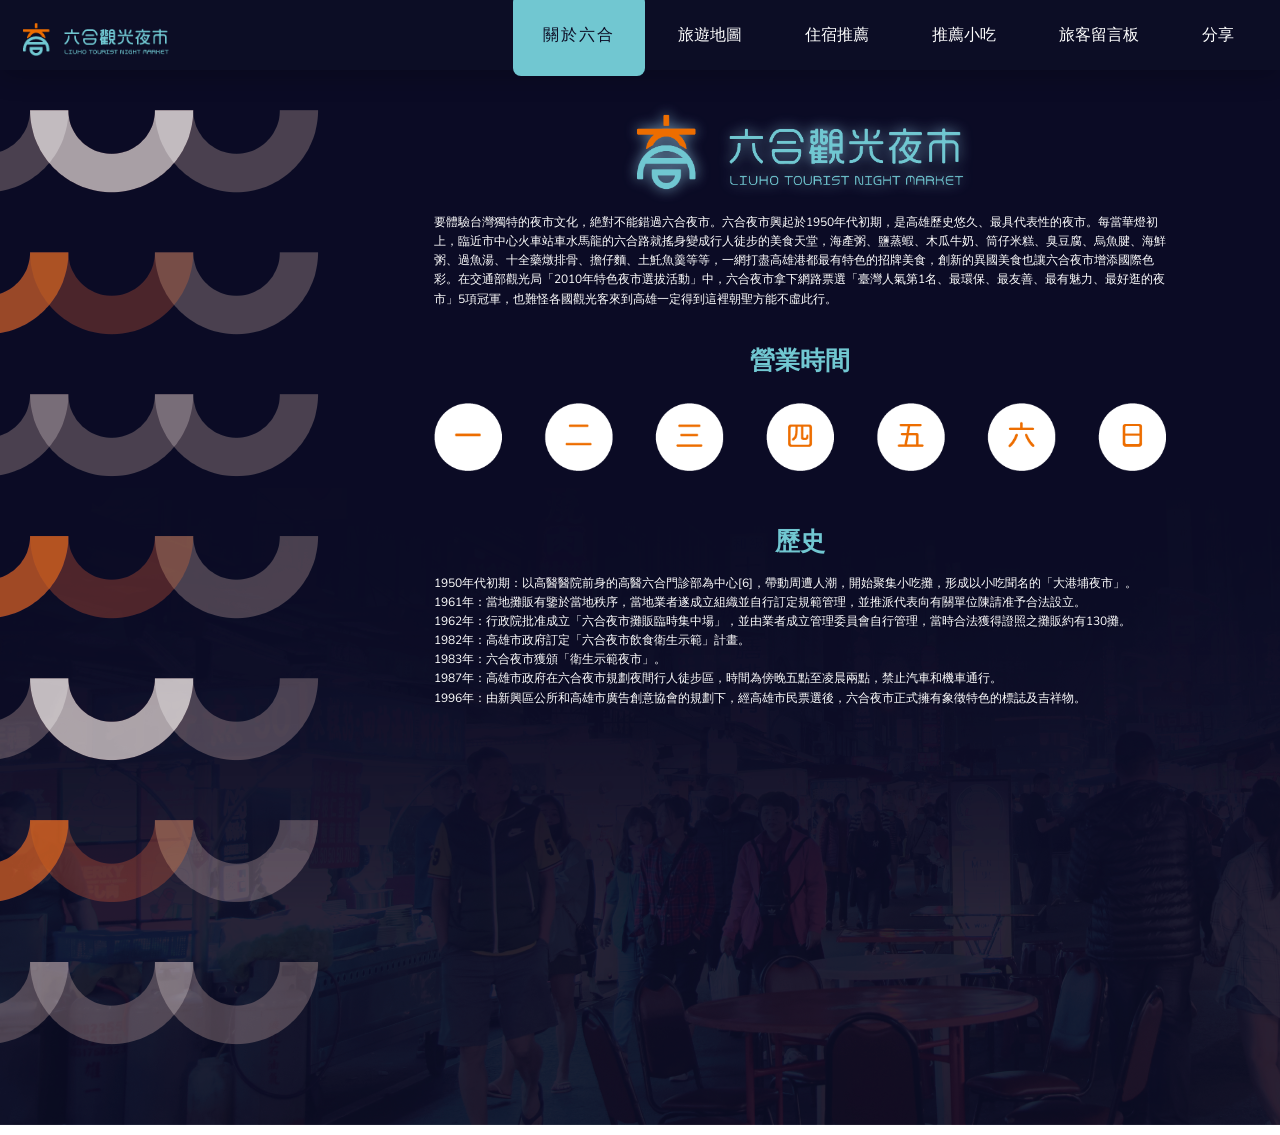
==== about.html @ 1d62c212 "home,about,map update" ====
<!DOCTYPE html>
<html lang="en">
<head>
    <meta charset="UTF-8">
    <meta http-equiv="X-UA-Compatible" content="IE=edge">
    <meta name="viewport" content="width=device-width, initial-scale=1.0">
    <title>liuho Home</title>
    <meta name="author" content="Valera">
    <link rel="stylesheet" href="https://cdnjs.cloudflare.com/ajax/libs/font-awesome/6.2.1/css/all.min.css">
    <link rel="stylesheet" type="text/css" href="all.css">
</head>
<body>
    <!--header-->
    <header>
        <!--logo-->
        <a href="home.html" class="logo">
            <img class="normallogo" src="image/logo-small.png" href="#" alt="liuho">
            <img class="lightlogo" src="image/logo-small-light.png" href="#" alt="liuho">
        </a>
        <!--導覽列-->
        <div class="navbar">
            <a href="#" class="active">關於六合</a>
            <a href="map.html">旅遊地圖</a>
            <a href="room.html">住宿推薦</a>
            <a href="food.html">推薦小吃</a>
            <a href="comment.html">旅客留言板</a>
            <i class="shareicon">分享</i>  
        </div>
    </header>
    
    <!--About-->
    <section class="about" id="about">
        <img class="background" src="image/background.png" >
        <div class="intro">
            <img class="homelogo" src="image/Home LOGO.png" alt="liuho">
            <div class="brief">
                <p>要體驗台灣獨特的夜市文化，絶對不能錯過六合夜市。六合夜市興起於1950年代初期，是高雄歷史悠久、最具代表性的夜市。每當華燈初上，臨近市中心火車站車水馬龍的六合路就搖身變成行人徒步的美食天堂，海產粥、鹽蒸蝦、木瓜牛奶、筒仔米糕、臭豆腐、烏魚腱、海鮮粥、過魚湯、十全藥燉排骨、擔仔麵、土魠魚羹等等，一網打盡高雄港都最有特色的招牌美食，創新的異國美食也讓六合夜市增添國際色彩。在交通部觀光局「2010年特色夜市選拔活動」中，六合夜市拿下網路票選「臺灣人氣第1名、最環保、最友善、最有魅力、最好逛的夜市」5項冠軍，也難怪各國觀光客來到高雄一定得到這裡朝聖方能不虛此行。</p>
            </div>
    
            <div class="opentime">
                <h3>營業時間</h3>
                <img src="image/opentime.png" alt="everyday">
            </div>
    
            <div class="history">
                <h3>歷史</h3>
                <p>1950年代初期：以高醫醫院前身的高醫六合門診部為中心[6]，帶動周遭人潮，開始聚集小吃攤，形成以小吃聞名的「大港埔夜市」。<br/>
                    1961年：當地攤販有鑒於當地秩序，當地業者遂成立組織並自行訂定規範管理，並推派代表向有關單位陳請准予合法設立。<br/>
                    1962年：行政院批准成立「六合夜市攤販臨時集中場」，並由業者成立管理委員會自行管理，當時合法獲得證照之攤販約有130攤。<br/>
                    1982年：高雄市政府訂定「六合夜市飲食衛生示範」計畫。<br/>
                    1983年：六合夜市獲頒「衛生示範夜市」。<br/>
                    1987年：高雄市政府在六合夜市規劃夜間行人徒步區，時間為傍晚五點至凌晨兩點，禁止汽車和機車通行。<br/>
                    1996年：由新興區公所和高雄市廣告創意協會的規劃下，經高雄市民票選後，六合夜市正式擁有象徵特色的標誌及吉祥物。</p>
            </div>
    
        </div>
    </section>











        <script src="lhnightmarket.js"></script>
</body>
</html>
---- all.css ----
/*初始設定*/
@import url('https://fonts.googleapis.com/css2?family=Noto+Sans+TC:wght@100;300;400;500;700&family=Nunito:ital,wght@0,200;0,300;0,500;0,600;0,700;0,900;1,400;1,500&display=swap');


:root{
    --blue: #71C7D1;
    --orange: #ED6C00;
    --white: #FFFFFF;
    --dark: #0C0D25;
    --box-shadow: 0 8px 24px rgba(0,0,0,0.2);       
}

*{
 font-family: 'Noto Sans TC', sans-serif;
 font-family: 'Nunito', sans-serif;
 margin: 0; padding: 0;
 box-sizing: border-box;
 text-decoration: none;
 outline: none; border: none;
 transition: all .2s linear;
}

html{
    font-size: 65%;
    overflow-x: hidden;
    scroll-padding-top: 80px;
    scroll-behavior: smooth;
}



/*Header*/
header{
    position: fixed;
    top: 0; right: 0; left: 0;    
    background-color: var(--dark);
    padding: 16px;
    display: flex;
    align-items: center;
    justify-content: space-between;
    z-index: 1000;
    box-shadow: var(--box-shadow);
}

header .logo img{
    width: 80%;
}

header .logo .lightlogo{
    display: none;
}

header .logo .normallogo{
    position: relative;
    left: 7px;
    top: 6.5px;
}

header .logo:hover .lightlogo{
    display: block;
}
header .logo:hover .normallogo{
    display: none;
}

header .navbar a{
    font-size: 16px;
    color: var(--white);
    padding: 30px;
    border-radius: 8px;
}
header .navbar i{
    font-size: 16px;
    color: var(--white);
    padding: 30px;
    border-radius: 8px;
    font-style: normal;
    cursor: pointer;
}

header .navbar a.active,
header .navbar a:hover{
    background-color: var(--blue);
    color: var(--dark);
    letter-spacing: 2px;
}
header .navbar i.active,
header .navbar i:hover{
    background-color: var(--blue);
    color: var(--dark);
    letter-spacing: 2px;
}



/*Home*/
.home .backgrouond{
    width: auto;
    position: absolute;
}

.home .homelogo{
    width: 65%;
    position: absolute;
    right: 5%;
    top: 25%;
}



/*share*/
.share{
    position: fixed;
    width: 50rem;
    height: 30rem;
    top: 50%;
    left: 50%;
    margin-top: -15rem;
    margin-left: -25rem;
    z-index: 10000;
    background-color: #ffffff;
    border-radius: 2rem;
    padding: 1rem;
    display: none;
    justify-content: center;
    align-items: center;
    box-shadow: var(--box-shadow);
  }
  
  .share.active{
    display: flex;
  }
  
  .share .share-container{
    text-align: center;
  }
  
  .share h4{
    color: var(--green);
    font-size: 2.5rem;
    font-weight: bolder;
    border-bottom: var(--light-green) .1rem solid;
    padding: 1rem;
  }
  
  .share .social-media-button i{
    font-size: 5rem;
    color: var(--green);
    margin: 1rem;
    margin-bottom: 2rem;
    cursor: pointer;
  }
  
  .share .social-media-button i:hover{
    color: var(--light-green);
    transform: scale(1.2);
  }
  
  .share .share-container .link-box{
    position: relative;
    width: 100%;
    height: 5rem;
    border-radius: 2rem;
    border: var(--brown) solid .1rem;
    background-color: #ffffff;
    display: flex;
    padding: 0 1rem;
    overflow: hidden;
    align-items: center;
  }
  
  .share .share-container p{
    font-size: 1.5rem;
    width: 90%;
  }
  
  .share .share-container button{
    position: absolute;
    right: 0;
    height: 100%;
    width: 20%;
    background-color: var(--green);
    color: var(--light-yellow);
    border: none;
    cursor: pointer;
    font-size: 1.5rem;
  
  }
  .share .share-container button:hover{
    letter-spacing: .2rem;
    background-color: var(--light-green);
  }
  
  .share #close-share{
    position: absolute;
    color:var(--green);
    font-size: 2.5rem;
    top: 2rem; right: 3rem;
    cursor: pointer;
  }

/*about*/
.about .backgrouond{
    width: 100%;
    position: absolute;
}

.about .intro{
    position: absolute;
    top: 5%;
    left: 25%;
    margin: 50px;
    padding: 0 5%;
    text-align: center;
}

.about .intro img{
    width: 50%;
}

.about .opentime h3{
    color: var(--blue);
    font-size: 25px;
    margin-bottom: 25px;
}

.about .history h3{
    color: var(--blue);
    font-size: 25px;
    margin-bottom: 15px;
}

.about p{
    color: var(--white);
    font-size: 12px;
    line-height: 160%;
}

.about .brief{
    margin-bottom: 35px;
    text-align: start;
}

.about .opentime{
    margin-bottom: 50px;
}

.about .opentime img{
    width: 100%;
}

.about .history p{
    text-align: start;
}



/*map*/
.map .backgrouond{
    width: 100%;
    position: absolute;
}

.map .mapimg{
    position: absolute;
    top: 0;
    left: 20%;
    margin: 35px;
    padding: 0 5%;
}

.map .mapimg img{
    width: 100%;
}
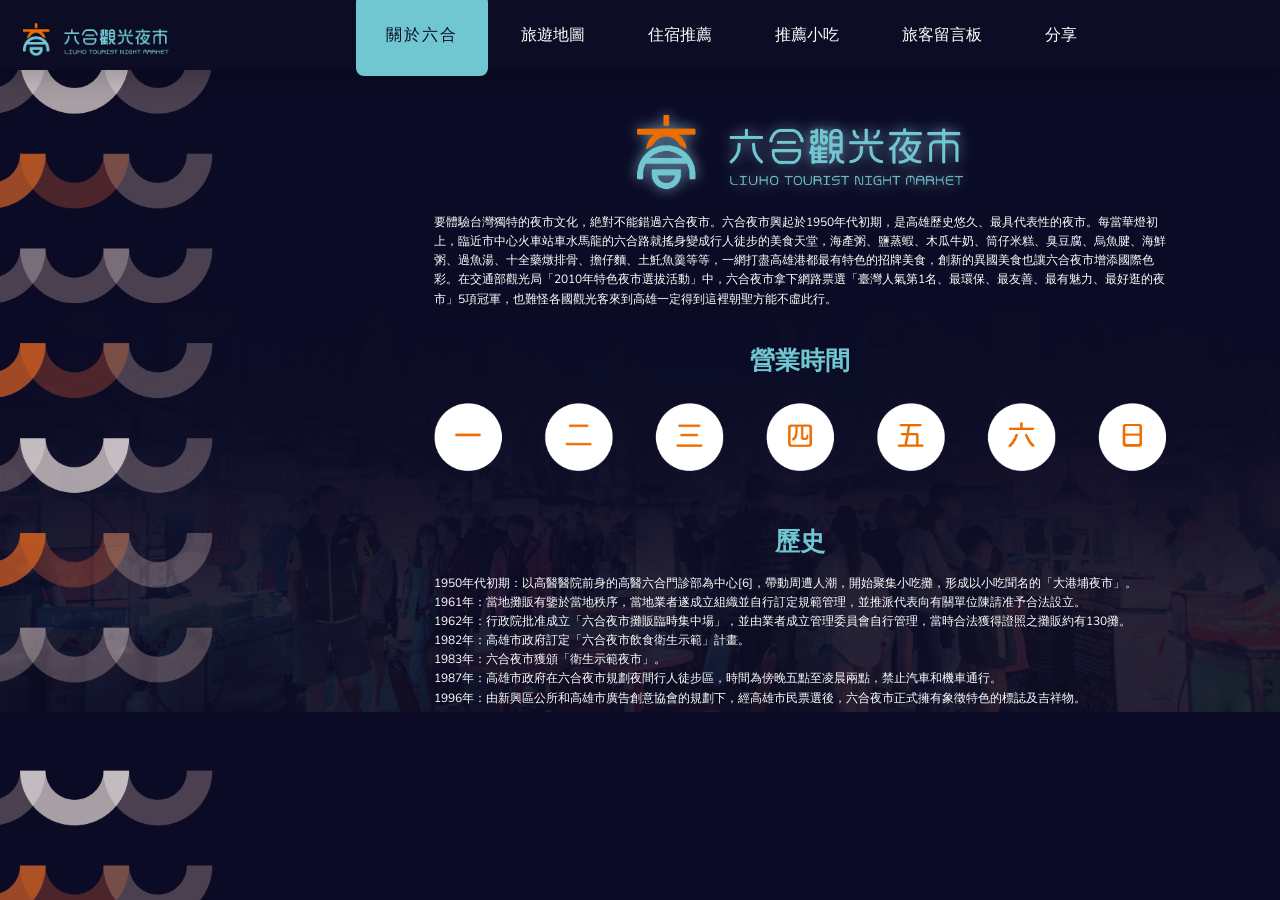
==== commit eba30b3a: "final" ====
--- a/about.html
+++ b/about.html
@@ -26,11 +26,33 @@
             <a href="comment.html">旅客留言板</a>
             <i class="shareicon">分享</i>  
         </div>
+
+        <div class="icon">
+            <i class="fa-solid fa-bars" id="menu-bars"></i>
+        </div>
     </header>
+
+    <!--分享-->
+    <div class="share">
+        <dive class="share-container">
+            <h4>分享六合夜市資訊</h4>
+            <div class="social-media-button">
+                <i class="fa-brands fa-square-facebook"></i>
+                <i class="fa-brands fa-facebook-messenger"></i>
+                <i class="fa-brands fa-line"></i>
+                <i class="fa-brands fa-square-twitter"></i>
+                <i class="fa-brands fa-square-instagram"></i>
+            </div>
+            <div class="link-box">
+                <p id="liuhoip">http://localhost/六合夜市/home.html</p>
+                <button id="copy">複製</button>
+            </div>
+        </dive>
+        <i class="fa-solid fa-xmark" id="close-share"></i>
+    </div>
     
     <!--About-->
     <section class="about" id="about">
-        <img class="background" src="image/background.png" >
         <div class="intro">
             <img class="homelogo" src="image/Home LOGO.png" alt="liuho">
             <div class="brief">
--- a/all.css
+++ b/all.css
@@ -25,6 +25,12 @@
     overflow-x: hidden;
     scroll-padding-top: 80px;
     scroll-behavior: smooth;
+}
+
+body{
+    background-image: url(image/background.png);
+    background-repeat: repeat-y;
+    background-size: cover;
 }
 
 
@@ -91,19 +97,18 @@
     letter-spacing: 2px;
 }
 
+header .icon #menu-bars{
+    display: none;
+}
 
 
 /*Home*/
-.home .backgrouond{
-    width: auto;
-    position: absolute;
-}
-
 .home .homelogo{
     width: 65%;
     position: absolute;
     right: 5%;
-    top: 25%;
+    top: 50%;
+    transform: translate(0,-50%);
 }
 
 
@@ -111,16 +116,17 @@
 /*share*/
 .share{
     position: fixed;
-    width: 50rem;
-    height: 30rem;
+    width: 500px;
+    height: 300px;
     top: 50%;
     left: 50%;
-    margin-top: -15rem;
-    margin-left: -25rem;
+    transform: translate(-50%,-50%);
+    /* margin-top: -150px;
+    margin-left: -250px; */
     z-index: 10000;
     background-color: #ffffff;
-    border-radius: 2rem;
-    padding: 1rem;
+    border-radius: 30px;
+    padding: 10px;
     display: none;
     justify-content: center;
     align-items: center;
@@ -137,40 +143,40 @@
   
   .share h4{
     color: var(--green);
-    font-size: 2.5rem;
+    font-size: 25px;
     font-weight: bolder;
-    border-bottom: var(--light-green) .1rem solid;
-    padding: 1rem;
+    border-bottom: var(--blue) 1px solid;
+    padding-bottom: 10px;
   }
   
   .share .social-media-button i{
-    font-size: 5rem;
-    color: var(--green);
-    margin: 1rem;
-    margin-bottom: 2rem;
+    font-size: 50px;
+    color: var(--blue);
+    margin: 10px;
+    margin-bottom: 20px;
     cursor: pointer;
   }
   
   .share .social-media-button i:hover{
-    color: var(--light-green);
+    color: var(--orange);
     transform: scale(1.2);
   }
   
   .share .share-container .link-box{
     position: relative;
     width: 100%;
-    height: 5rem;
-    border-radius: 2rem;
-    border: var(--brown) solid .1rem;
+    height: 50px;
+    border-radius: 20px;
+    border: var(--blue) solid 1px;
     background-color: #ffffff;
     display: flex;
-    padding: 0 1rem;
+    padding: 0 5px;
     overflow: hidden;
     align-items: center;
   }
   
   .share .share-container p{
-    font-size: 1.5rem;
+    font-size: 15px;
     width: 90%;
   }
   
@@ -179,32 +185,33 @@
     right: 0;
     height: 100%;
     width: 20%;
-    background-color: var(--green);
-    color: var(--light-yellow);
+    background-color: var(--blue);
+    color: var(--dark);
     border: none;
     cursor: pointer;
-    font-size: 1.5rem;
-  
-  }
+    font-size: 15px;
+  }
+
   .share .share-container button:hover{
     letter-spacing: .2rem;
-    background-color: var(--light-green);
-  }
-  
+    background-color: var(--orange);
+    color: var(--white);
+  }
+
   .share #close-share{
     position: absolute;
-    color:var(--green);
+    color:var(--blue);
     font-size: 2.5rem;
     top: 2rem; right: 3rem;
     cursor: pointer;
   }
 
+  .share #close-share:hover{
+    color: var(--orange);
+    transform: scale(1.2);
+  }
+
 /*about*/
-.about .backgrouond{
-    width: 100%;
-    position: absolute;
-}
-
 .about .intro{
     position: absolute;
     top: 5%;
@@ -256,11 +263,6 @@
 
 
 /*map*/
-.map .backgrouond{
-    width: 100%;
-    position: absolute;
-}
-
 .map .mapimg{
     position: absolute;
     top: 0;
@@ -271,4 +273,605 @@
 
 .map .mapimg img{
     width: 100%;
-}+}
+
+/*room*/
+.room .roomli{
+    position: absolute;
+    top: 15%;
+    left: 25%;
+    margin: 10px 50px 10px 10px;
+    height: 80%;
+    background-color: rgba(255, 255, 255, 0.3);
+    padding: 20px;
+    border-radius: 10px;
+    overflow-y: scroll;
+    scrollbar-width: thin;    
+    -webkit-scrollbar: thin var(--blue);     
+}
+
+.room .roomli .room1{
+    position: relative;
+    display: flex;
+    background-color: rgba(115,200,210,.25);
+    padding: 20px;
+    margin-bottom:10px ;
+    border-radius: 10px;
+    cursor: pointer;
+}
+
+.room .roomli .room1:hover{
+    background-color: rgba(115,200,210,1);
+    transform: scale(1.01);
+}
+
+.room .roomli img{
+    width: 50%;
+    margin-right: 10px;
+}
+
+.room .roomli .intro{
+    margin-right: 10px;
+}
+
+.room .roomli h5{
+    font-size: 20px;
+    font-weight: bold;
+    color: var(--white);
+    margin-bottom: 5px;
+}
+
+.room .roomli h6{
+    font-size: 14px;
+    color: var(--white);
+    margin-bottom: 5px;
+}
+
+.room .roomli p{
+    font-size: 12px;
+    color: var(--white);
+    margin-right: 100px;
+}
+
+.room .roomli .price{
+    position: absolute;
+    right: 10px;
+    bottom: 10px;
+    color: var(--white);
+    font-size: 14px;
+}
+
+.room .roomli .score{
+    position: absolute;
+    right: 10px;
+    top: 10px;
+    color: var(--white);
+    font-size: 20px;
+}
+
+/*food*/
+.food .foodintro{
+    position: absolute;
+    top: 15%;
+    left: 25%;
+    margin: 10px 50px 10px 10px;
+    height: 80%;
+    text-align:center;
+    background-color: rgba(255, 255, 255, 0.3);
+    padding: 20px;
+    border-radius: 10px;
+    overflow-y: scroll;
+}
+
+.food .foodintro .homelogo{
+    width: 50%;
+}
+
+.food .foodli{
+    padding: 0 5%;
+    display: grid;
+    grid-template-columns: repeat(auto-fit,minmax(240px,1fr));
+    gap: 25px;
+    /* display: flex;
+    flex-wrap: wrap;
+    justify-content: space-between; */
+}
+
+.food .foodli .food1{
+    background-color: rgba(115,200,210,.25);
+    width: 100%;
+    height: auto;
+    overflow-y: initial;
+    padding: 15px;
+    margin-bottom:20px ;
+    border-radius: 10px;
+    cursor: pointer;
+}   
+
+.food .foodli .food1:hover{
+    background-color: rgba(115,200,210,1);
+    transform: scale(1.02);
+}
+
+.food .foodli img{
+    width:100%;
+    border-bottom: var(--white) solid 1px;
+    padding-bottom: 15px;
+}
+
+.food .foodli h5{
+    font-size: 20px;
+    font-weight: bold;
+    color: var(--white);
+    margin-bottom: 5px;
+}
+
+.food .foodli p{
+    font-size: 12px;
+    color: var(--white);
+    text-align: start;
+    padding-top: 5px;
+}
+
+/*comment*/
+.comment .comment-container{
+    position: absolute;
+    top: 15%;
+    left: 30%;
+    margin: 10px 50px 10px 10px;
+    height: 80%;
+    text-align:center;
+    background-color: rgba(255, 255, 255, 0.3);
+    padding: 20px;
+    border-radius: 10px;
+    overflow-y: scroll;
+}
+
+.comment .comment-container .homelogo{
+    width: 50%;
+}
+
+.comment .comment-container .commentplace{
+    background-color: rgba(115,200,210,.25);
+    width: 60%;
+    padding: 20px;
+    margin-bottom: 25px;
+    border-radius: 15px;
+    font-size: 16px;
+    color: var(--white);
+    position: relative;
+    left: 50%;
+    transform: translate(-50%,0);
+}
+
+.comment .comment-container .commentplace #name{
+    background-color:  rgba(255, 255, 255, 0.5);
+    width: 50%;
+    color: var(--white);
+    font-size: 12px;
+    margin-bottom: 10px;
+    border-radius: 10px;
+    padding: 8px;
+}
+
+.comment .comment-container .commentplace #commentbox{
+    background-color:  rgba(255, 255, 255, 0.5);
+    width: 80%;
+    height: 100px;
+    color: var(--white);
+    font-size: 12px;
+    border-radius: 10px;
+    padding: 12px;
+}
+
+.comment .comment-container .commentplace #name:hover{
+    cursor: auto;
+    width: 60%;
+}
+.comment .comment-container .commentplace #commentbox:hover{
+    cursor: auto;
+    width: 90%;
+}
+
+.comment .comment-container .commentli{
+    padding: 0 5%;
+    display: grid;
+    grid-template-columns: repeat(auto-fit,minmax(240px,1fr));
+    gap: 25px;
+    /* padding: 15px;
+    display: flex;
+    flex-wrap: wrap;
+    justify-content: space-between; */
+}
+
+.comment .comment-container .commentli .comment1{
+    background-color: rgba(115,200,210,.25);
+    padding: 20px;
+    border-radius: 10px;
+    display: flex;
+    justify-content: space-around;
+    cursor: pointer;
+}   
+
+.comment .comment-container .commentli .comment1:hover{
+    transform: scale(1.02);
+}
+
+.comment .comment-container .commentli .comment1 img{
+    width:30%;
+}
+
+.comment .comment-container .commentli .comment1 h5{
+    font-size: 20px;
+    font-weight: bold;
+    color: var(--white);
+    text-align: start;
+    padding-bottom: 2px;
+    margin-bottom: 5px;
+    border-bottom: var(--white) solid 1px;
+}
+
+.comment .comment-container .commentli .comment1 p{
+    font-size: 12px;
+    color: var(--white);
+    text-align: start;
+    padding-top: 5px;
+}
+
+
+
+
+
+
+
+
+
+
+/*RWD*/
+/*920px*/
+@media (max-width:920px){
+    html{
+        font-size: 50%;
+    }
+    
+    /*Header*/
+    header .navbar a{
+        font-size: 16px;
+        color: var(--white);
+        padding: 15px;
+        border-radius: 5px;
+    }
+    header .navbar i{
+        font-size: 16px;
+        color: var(--white);
+        padding: 15px;
+        border-radius: 5px;
+        font-style: normal;
+        cursor: pointer;
+    }
+
+    header .navbar{
+        position: absolute;
+        top: 100%;left: 0;right: 0;
+        background-color: var(--dark);
+        border-top: 1px solid rgba(0, 0, 0, 0.2);
+        border-bottom: 1px solid rgba(0, 0, 0, 0.2);
+        padding: 10px;
+        clip-path: polygon(0 0, 100% 0, 100% 0, 0 0);
+    }
+
+    header .navbar a,
+    header .navbar i{
+        display: block;
+        background-color: var(--blue);
+        padding: 20px;
+        margin: 10px;
+        font-size: 20px;
+        border-radius: 10px;
+    }
+
+    header .navbar.active{
+    clip-path: polygon(0 0, 100% 0, 100% 100%, 0 100%);
+    }
+    
+    header .icon #menu-bars{
+        display: block;
+        background-color: var(--blue);
+        padding: 20px;
+        margin: 10px;
+        font-size: 20px;
+        border-radius: 10px;
+    }
+
+    /*Share*/
+    .share{
+        width: 350px;
+        height: 210px;
+        border-radius: 20px;
+        padding: 5px;
+    }
+    .share h4{
+        font-size: 18px;
+        padding-bottom: 8px;
+    }
+    .share .social-media-button i{
+        font-size: 40px;
+        margin: 8px;
+        margin-bottom: 15px;
+    }
+    .share .share-container .link-box{
+        height: 45px;
+        border-radius: 15px;
+    }
+    .share .share-container p{
+        font-size: 12px;
+    }
+    .share .share-container button{
+        font-size: 12px;
+    }
+
+    /*about*/
+    .about .intro{
+        left: 20%;
+    }
+
+    /*Map*/
+    .map .mapimg{
+        left: 8%;
+        margin: 20px;
+        padding: 0 3%;
+    }
+
+    /*room*/
+    .room .roomli{
+        left: 20%;
+    }    
+    
+    .room .roomli .room1{
+        display: inline-block;
+        text-align: center;
+        margin-bottom:15px ;
+        padding: 30px;
+    }
+    .room .roomli img{
+        width: 100%;
+        margin-bottom:10px ;
+        margin-top:20px ;
+    }
+    .room .roomli .intro{
+        margin-right: 0px;
+    }
+    .room .roomli p{
+        font-size: 12px;
+        color: var(--white);
+        margin-right: 0px;
+        margin-top: 10px;
+        margin-bottom: 20px;
+        text-align: start;
+    }    
+    .room .roomli .price{
+        position: absolute;
+        right: 30px;
+        bottom: 10px;
+        color: var(--white);
+        font-size: 14px;
+    }
+    .room .roomli .score{
+        position: absolute;
+        right: 30px;
+        top: 12px;
+        color: var(--white);
+        font-size: 20px;
+    }
+
+    /*food*/
+    .food .foodintro{
+        left: 20%;
+    } 
+    /*comment*/
+    .comment .comment-container{
+        left: 20%;
+    }
+}
+
+/*450px*/
+@media (max-width:450px){
+    html{
+        font-size: 45%;
+    }
+    
+    /*Header*/
+    header{
+        padding: 12px;
+    }
+    
+    header .navbar a{
+        font-size: 16px;
+        color: var(--white);
+        padding: 15px;
+        border-radius: 5px;
+    }
+    header .navbar i{
+        font-size: 16px;
+        color: var(--white);
+        padding: 15px;
+        border-radius: 5px;
+        font-style: normal;
+        cursor: pointer;
+    }
+
+    header .navbar{
+        position: absolute;
+        top: 100%;left: 0;right: 0;
+        background-color: var(--dark);
+        border-top: 1px solid rgba(0, 0, 0, 0.2);
+        border-bottom: 1px solid rgba(0, 0, 0, 0.2);
+        padding: 10px;
+        clip-path: polygon(0 0, 100% 0, 100% 0, 0 0);
+    }
+
+    header .navbar a,
+    header .navbar i{
+        display: block;
+        background-color: var(--blue);
+        padding: 16px;
+        margin: 10px;
+        font-size: 16px;
+        border-radius: 10px;
+    }
+
+    header .navbar.active{
+    clip-path: polygon(0 0, 100% 0, 100% 100%, 0 100%);
+    }
+    
+    header .icon #menu-bars{
+        display: block;
+        background-color: var(--blue);
+        padding: 12px;
+        margin: 10px;
+        font-size: 12px;
+        border-radius: 6px;
+    }
+
+    /*Share*/
+    .share{
+        width: 300px;
+        height: 180px;
+        border-radius: 16px;
+        padding: 10px;
+    }
+    .share h4{
+        font-size: 16px;
+        padding-bottom: 6px;
+    }
+    .share .social-media-button i{
+        font-size: 35px;
+        margin: 6px;
+        margin-bottom: 12px;
+    }
+    .share .share-container .link-box{
+        height: 40px;
+        border-radius: 15px;
+    }
+    .share .share-container p{
+        font-size: 12px;
+    }
+    .share .share-container button{
+        font-size: 12px;
+    }
+
+    /*about*/
+    .about .intro{
+        left: 20%;
+        top: 10%;
+        margin: 20px;
+    }
+
+    .about .intro .homelogo{
+        width: 100%;
+    }
+ 
+    /*Map*/
+    .map .mapimg{
+        width: 100%;
+        left: 50%;
+        top: 50%;
+        transform: translate(-50%,-50%);
+        padding: 0;
+        margin: 0;
+    }
+
+    /*room*/
+    .room .roomli{
+        left: 20%;
+        margin: 10px 30px 10px 10px;
+    }    
+    
+    .room .roomli .room1{
+        display: inline-block;
+        text-align: center;
+        margin-bottom:15px ;
+        padding: 20px;
+    }
+    .room .roomli img{
+        width: 100%;
+        margin-bottom:10px ;
+        margin-top:20px ;
+    }
+    .room .roomli .intro{
+        margin-right: 0px;
+    }
+    .room .roomli h5{
+        font-size: 14px;
+    }    
+    .room .roomli h6{
+        font-size: 10px;
+    }
+
+    .room .roomli p{
+        font-size: 8px;
+        color: var(--white);
+        margin-right: 0px;
+        margin-top: 10px;
+        margin-bottom: 20px;
+        text-align: start;
+    }    
+    .room .roomli .price{
+        position: absolute;
+        right: 30px;
+        bottom: 10px;
+        color: var(--white);
+        font-size: 12px;
+    }
+    .room .roomli .score{
+        position: absolute;
+        right: 30px;
+        top: 12px;
+        color: var(--white);
+        font-size: 18px;
+    }
+
+    /*food*/
+  
+    .food .foodintro{
+        left: 20%;
+    } 
+    .food .foodintro .homelogo{
+        width: 100%;
+    }
+    
+    .food .foodli .food1{
+        width: 90%;
+    }   
+    .food .foodli{
+        gap: 0px;
+    }
+    
+    
+    
+
+    /*comment*/
+    .comment .comment-container{
+        left: 20%;
+    }
+    .comment .comment-container .homelogo{
+        width: 100%;
+    }
+    .comment .comment-container .commentplace{ 
+        width: 100%;   
+        padding: 15px;
+    } 
+    .comment .comment-container .commentplace #name{
+        font-size: 10px;
+        padding: 6px;
+    }
+    
+    .comment .comment-container .commentplace #commentbox{
+        font-size: 10px;
+        padding: 6px;
+    }
+    .comment .comment-container .commentli{
+        padding: 0 1%;
+    }
+    
+}
